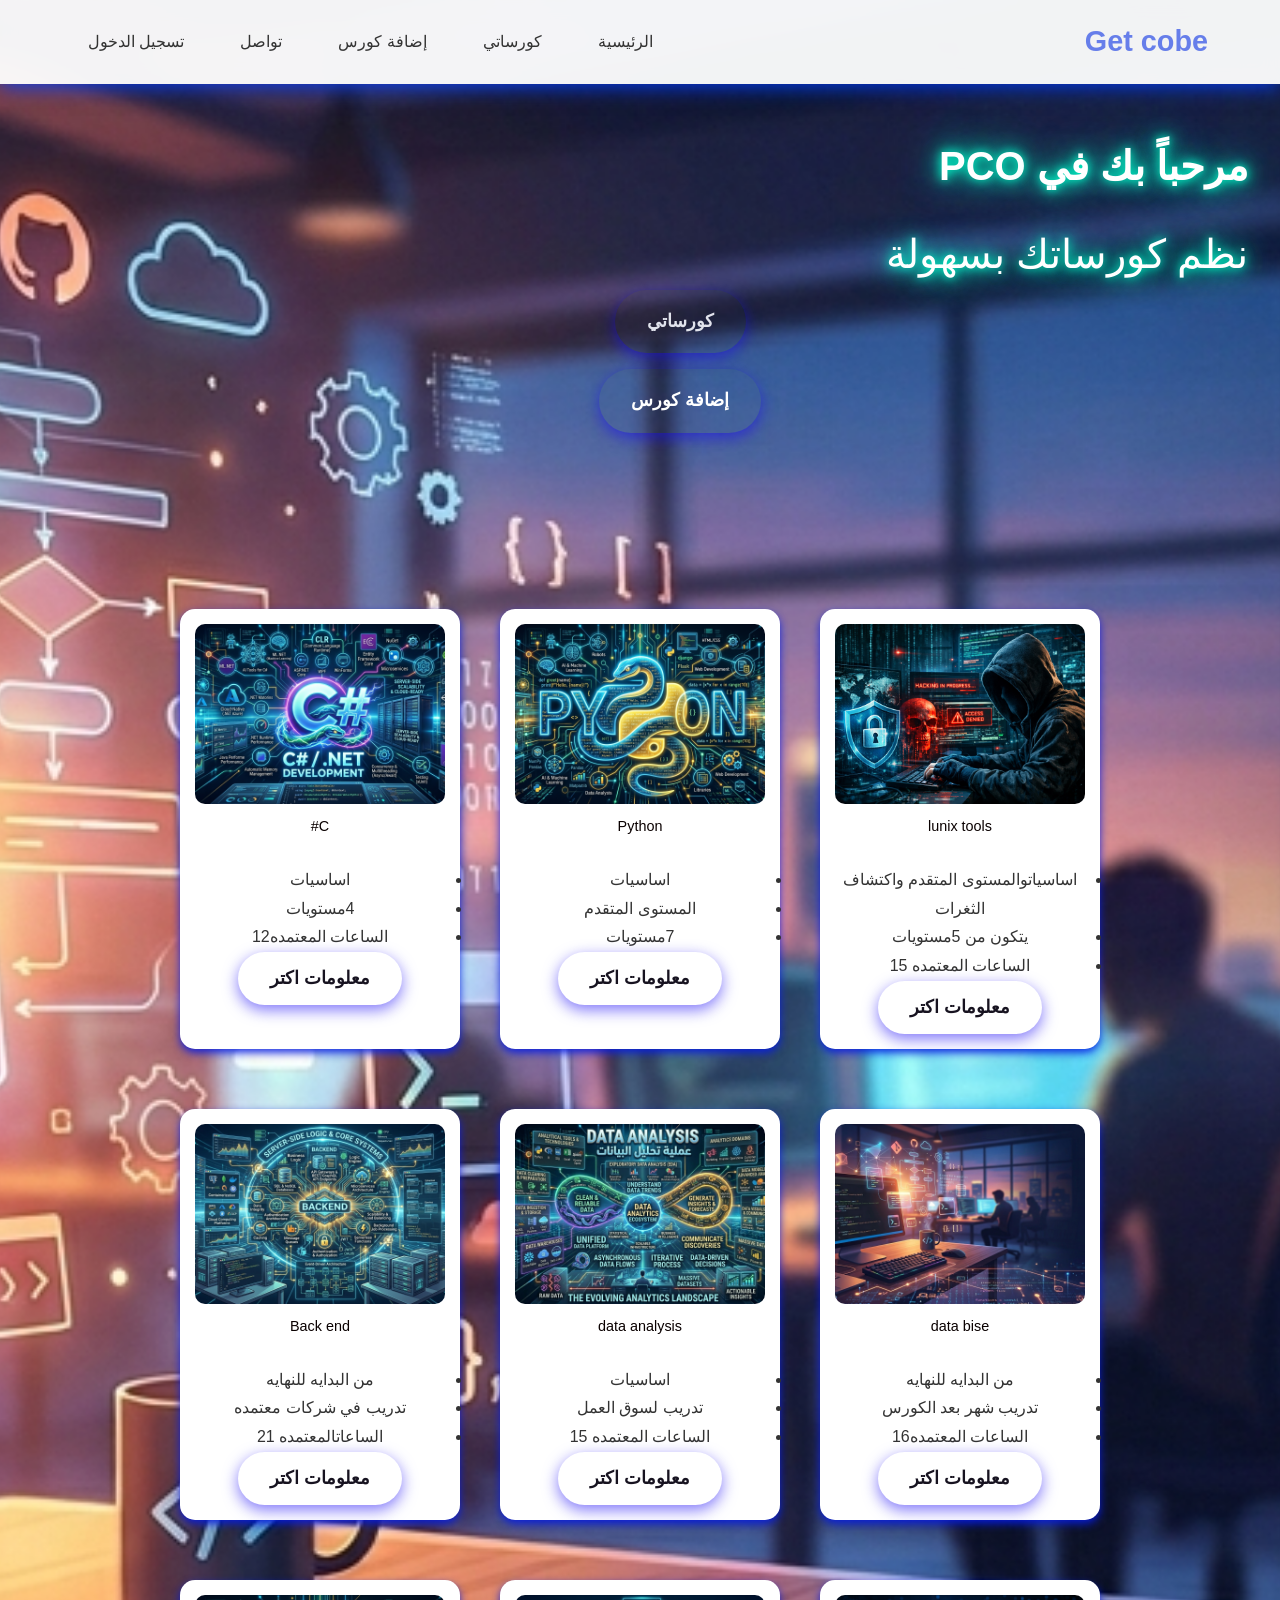
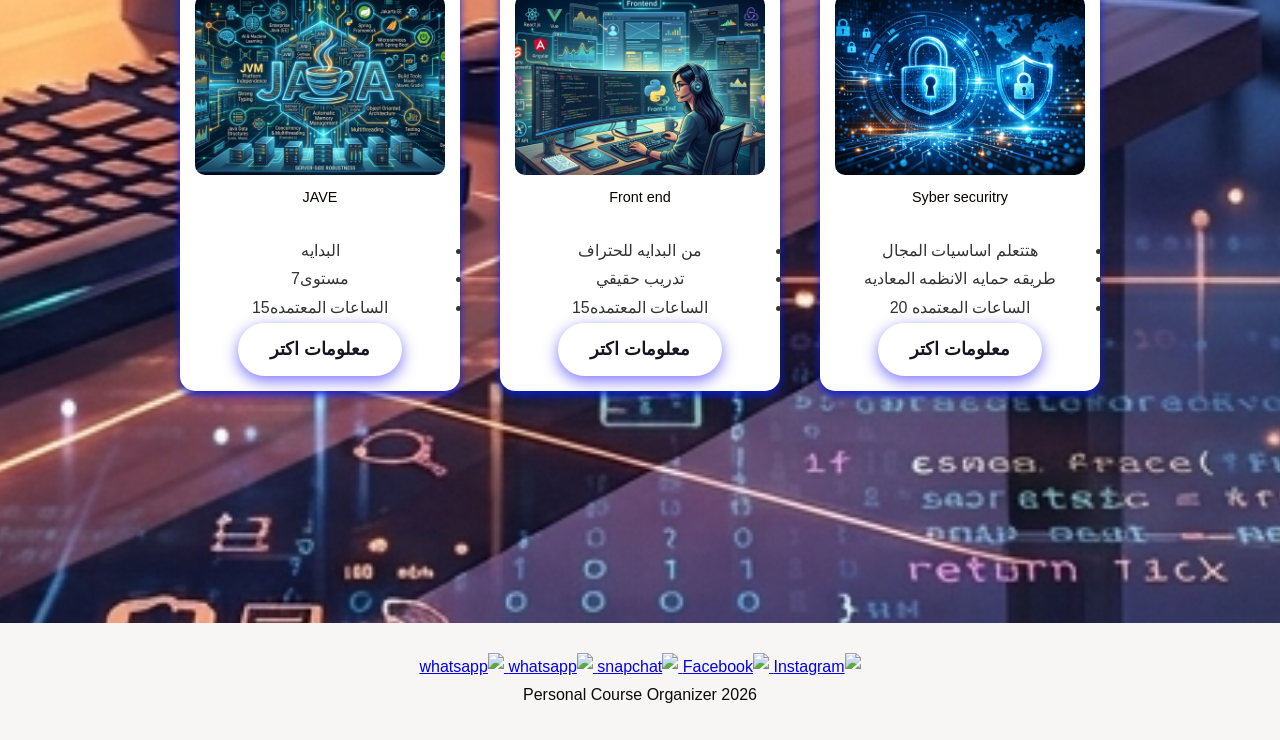
==== index.html @ ae3a61a3 "Add files via upload" ====
<!DOCTYPE html>
<html lang="ar" dir="rtl">

<head>
    <meta charset="UTF-8">
    <meta name="viewport" content="width=device-width, initial-scale=1.0">
    <title>Personal Course Organizer</title>
    <link rel="stylesheet" href="style.css">
</head>


<body>
    <header>
        <nav>
            <div class="logo">Get cobe</div>
           
            <ul>
                <li><a href="index.html">الرئيسية</a></li>
                <li><a href="my-courses.html">كورساتي</a></li>
                <li><a href="add-course.html">إضافة كورس</a></li>
                <li><a href="contact.html">تواصل</a></li>
                <li><a href="./log.html">تسجيل الدخول</a></li>

            </ul>
        </nav>
    </header>
    <main>
        <section class="hero">
            <h1>مرحباً بك في PCO</h1>
            <p>نظم كورساتك بسهولة</p>
            <div class="buttons">
                <a href="my-courses.html" class="btn">كورساتي</a>
                <a href="add-course.html" class="btn btn-secondary">إضافة كورس</a>
            </div>
        </section>
    </main>
<section class="star">
    <div class="container">
        <div class="card">
            <img src="./img/ChatGPT Image Apr 11, 2026, 11_11_59 AM.png" alt="" />
            <p>lunix tools</p>
            <ul>
                <li> اساسياتوالمستوى المتقدم واكتشاف الثغرات</li>
            
                <li> يتكون من 5مستويات</li>
            
                <li> الساعات المعتمده 15</li>
            </ul>
            <button onclick="" title="انقر هنا"> معلومات اكتر</button>
        </div>

        <div class="card">
            <img src="./img/pys.png" alt="" />
            <p>Python</p>
            <ul>
                <li> اساسيات</li>
            
                <li> المستوى المتقدم </li>
            
                <li> 7مستويات</li>
            </ul>
            <button onclick="" title="انقر هنا"> معلومات اكتر</button>
        </div>

        <div class="card">
            <img src="./img/C SHARB.png" alt="" />
            <p>C#</p>
            <ul>
                <li>اساسيات</li>
            
                <li> 4مستويات </li>
            
                <li> الساعات المعتمده12</li>
            </ul>
            <button onclick="" title="انقر هنا"> معلومات اكتر</button>
        </div>
    </div>

    <div class="container">
        <div class="card">
            <img src="./img/Gemini_Generated_Image_k5ew32k5ew32k5ew.png" alt="" />
            <p>data bise</p>
            <ul>
                <li>من البدايه للنهايه </li>
            
                <li> تدريب شهر بعد الكورس</li>
            
                <li> الساعات المعتمده16</li>
            </ul>
            <button onclick="" title="انقر هنا"> معلومات اكتر</button>
        </div>

        <div class="card">
            <img src="./img/DATA.png" alt="" />
            <p> data analysis</p>
            <ul>
                <li> اساسيات</li>
            
                <li> تدريب لسوق العمل </li>
            
                <li> الساعات المعتمده 15</li>
            </ul>
            <button onclick="" title="انقر هنا "> معلومات اكتر </button>
        </div>

        <div class="card">
            <img src="./img/Gemini_Generated_Image_aj3x4daj3x4daj3x.png" alt="" />
            <p> Back end</p>
            <ul>
                <li> من البدايه للنهايه</li>
            
                <li> تدريب في شركات معتمده</li>
            
                <li> الساعاتالمعتمده 21</li>
            </ul>
            <button onclick="" title="انقر  هنا" > معلومات اكتر</button>
        </div>
    </div>
    
        <div class="container">
            <div class="card">
                <img src="./img/صورة للسيبر سيكيورتي.png" alt="" />
                <p> Syber securitry</p>
                <ul>
                    <li> هتتعلم اساسيات المجال</li>
                
                    <li> طريقه حمايه الانظمه المعاديه</li>
                
                    <li> الساعات المعتمده 20</li>
                </ul>
                <button onclick="" title="انقرهنا"> معلومات اكتر </button>
            </div>
    
            <div class="card">
                <img src="./img/front.png" alt="" />
                <p>Front end</p>
                <ul><li> من البدايه للحتراف</li>
                
                <li> تدريب حقيقي </li>
                
                <li> الساعات المعتمده15</li></ul>
                <button onclick="" title=" انقرهنا"> معلومات اكتر</button>
            </div>
    
            <div class="card">
                <img src="./img/jave.png" alt="" />
                <p>JAVE</p>
                <ul>
                    <li> البدايه </li>
                
                    <li>  مستوى7</li>
                
                    <li> الساعات المعتمده15</li>
                </ul>
                <button onclick="" title=" انقر هنا">معلومات اكتر </button>
            </div>
        </div>
    </section>
</section>
        
    
        
<br>
<br>
<br>
<br>

<br>
<br>
<br>
    
        <footer>
            <a href="https://www.instagram.com/username/" target="_blank">
                <img src="https://img.icons8.com/?size=100&id=32309&format=png&color=000000" alt="Instagram"
                    style="width:40px; height:40px;">
            </a>
            <a href="https://www.facebook.com/username" target="_blank">
                <img src="https://img.icons8.com/?size=100&id=118467&format=png&color=000000" alt="Facebook"
                    style="width:40px; height:40px;">
            </a>
            <a href="https://www.snapchat.com/ar" target="_blank">
                <img src="https://img.icons8.com/ios-filled/50/000000/snapchat.png" alt="snapchat"
                    style=" width:40px ; height:40px ;">
            </a>
            <a href="https://www.linkedin.com/login/ar" target="_blank">
                <img src="https://img.icons8.com/?size=100&id=8808&format=png&color=000000" alt="whatsapp"
                    style=" width:40px ; height:40px ;">
            </a>
            <a href="https://web.whatsapp.com/" target="_blank">
                <img src="https://img.icons8.com/?size=100&id=sWf0uqytq2d8&format=png&color=000000" alt="whatsapp"
                    style=" width:40px ; height:40px ;">
            </a>
        
        
            <p> 2026 Personal Course Organizer</p>
        </footer>
    
</body>

</html>
---- style.css ----
* {
    margin: 0;
    padding: 0;
    box-sizing: border-box;
}

body {
    font-family: 'Segoe UI', Tahoma, sans-serif;
    line-height: 1.8;
    color: #333;
    background-image: url("./img/Gemini_Generated_Image_k5ew32k5ew32k5ew.png");
    background-size: cover;
    background-position: center;
    background-repeat: no-repeat;
    min-height: 100vh;
}

header {
    background: rgba(255, 255, 255, 0.95);
    -webkit-backdrop-filter: blur(10px);
    /* ضروري لأجهزة الآيفون */
    backdrop-filter: blur(10px);
    box-shadow: 0 2px 20px rgba(3, 60, 248, 0.984);

    position: -webkit-sticky;
    /* ضروري لمتصفحات سفاري القديمة */
    position: sticky;
    top: 0;
    z-index: 100;
    width: 100%;
    /* لضمان أخذ العرض بالكامل وعدم الانكماش */
}

nav {
    max-width: 1200px;
    margin: 0 auto;
    padding: 1rem 2rem;
    display: flex;
    justify-content: space-between;
    align-items: center;
}

.logo {
    font-size: 1.8rem;
    font-weight: bold;
    color: #667eea;
}

nav ul {
    display: flex;
    list-style: none;
    gap: 1.5rem;
    justify-content: center;
    flex-wrap: nowrap;
}

nav ul li {
    display: inline-block;
}

nav a {
    text-decoration: none;
    color: #333;
    font-weight: 500;
    padding: 0.5rem 1rem;
    border-radius: 25px;
    transition: all 0.3s ease;
}

nav a:hover,
nav a.active {
    background: #732134;
    color: rgb(205, 51, 51);
    transform: translateY(-2px);
}

/* موبايل */
@media (max-width: 768px) {
    nav {
        flex-direction: column;
        align-items: center;
        gap: 10px;
        padding: 1rem;
        /* تقليل الحواف الجانبية في الموبايل */
    }

    nav ul {
        display: flex;
        flex-direction: row;
        justify-content: center;
        background: transparent;
        position: static;
        padding: 0;
        box-shadow: none;

        width: 100%;
        overflow-x: auto;
        /* يسمح بالتمرير الجانبي إذا كانت الروابط كثيرة */
        -webkit-overflow-scrolling: touch;
        /* تمرير ناعم في الآيفون */
        white-space: nowrap;
        /* يمنع نزول النص لسطر جديد */
    }
}

nav ul.show {
    display: flex;
}

    nav ul.show {
        display: flex;
    }


main {
    max-width: 1200px;
    margin: 0 auto;
    padding: 2rem;
    /* يخلي العنصر يطلع فوق */
    position: relative;
    top: -50px;
    /* غيّر الرقم حسب المسافة اللي عايزها */
    /* يخليه أقصى اليمين */
    margin-left: auto;
    margin-right: 0;
}

h1 {
    text-align: right;
    color: rgb(9, 64, 132);
    margin-bottom: 1rem;
    font-size: 2.5rem;
}


.hero {
    text-align: right;
    padding: 4rem 0;
}

.hero h1 {
    font-size: 40px;
    color: #fff;
    text-shadow: 0 0 10px #00ffcc, 0 0 20px #00ffcc, 0 0 40px #00ffcc;
}

.hero p {
    font-size: 40px;
    color: #fff;
    text-shadow: 0 0 10px #00ffcc, 0 0 20px #00ffcc, 0 0 40px #00ffcc;
}
.buttons {
    display: flex;
    gap: 1rem;
    justify-content: right;
    flex-wrap: wrap;
}

.btn {
    background: transparent;
    color: #e1e3ec;
    padding: 1rem 2rem;
    border: none;
    border-radius: 50px;
    font-size: 1.1rem;
    font-weight: bold;
    text-decoration: none;
    transition: all 0.3s ease;
    box-shadow: 0 5px 15px rgba(24, 8, 244, 0.548);
}

.btn:hover {
    background: white;
    color: #667eea;
    transform: translateY(-5px);
    box-shadow: 0 10px 25px rgba(0, 0, 0, 0.3);
}

.btn-secondary {
    background: transparent;
    color: white;
    border: none;
    box-shadow: #0051ff;
}

.btn-secondary:hover {
    background: white;
    color: #667eea;
}

.container {
    display: flex;
    flex-wrap: wrap;
    justify-content: center;
    padding: 20px;
    gap: 20px;
}

.card {
    background-color: white;
    border-radius: 15px;
    border-color: #01040f;
    padding: 15px;
    margin: 10px;
    box-shadow: 0 4px 8px rgba(7, 29, 224, 0.906);
    text-align: center;
    width: 280px;
    box-sizing: border-box;
    /* للتأكد من أن الحشو لا يزيد العرض */
    /* تأثير انتقالي سلس لتأثيرات المرور */
    transition: transform 0.3s ease, box-shadow 0.3s ease;
    /* أنيميشن الظهور الأولي */
    animation: fadeInScale 0.5s ease-out;
}

/* تأثير التكبير وزيادة الظل عند المرور */
.card:hover {
    transform: translateY(-5px);
    /* رفع البطاقة قليلاً */
    box-shadow: 0 8px 16px rgba(0, 0, 0, 0.2);
}

.card img {
    width: 100%;
    height: 180px;
    object-fit: cover;
    border-radius: 10px;
}

.card h3 {
    margin: 10px 0 5px 0;
    color: var(--text-dark);
}

.card p {
    margin: 0;
    color: #0a0101;
    font-size: 0.9em;
    height: 3.6em;
    /* ارتفاع محدد لوصف الدورة */
    overflow: hidden;
}

.card button {
    background: transparent;
        color: #171320;
        padding: 1rem 2rem;
        border: none;
        border-radius: 50px;
        font-size: 1.1rem;
        font-weight: bold;
        text-decoration: none;
        transition: all 0.3s ease;
        box-shadow: 0 5px 15px rgba(24, 8, 244, 0.548);
    /* تأثير انتقالي سلس لتغيير اللون */
    transition: background-color 0.5s ease; 
}

/* تأثير تغيير اللون عند المرور على الزر */
.card button:hover {
    color: #c6c1ec;
        background-color: rgb(37, 18, 45);
        transform: translateY(-8px) scale(1.1);
        box-shadow: 0 10px 20px rgba(9, 12, 215, 0.3);
}

/* تعريف أنيميشن الظهور */
@keyframes fadeInScale {
    from {
        opacity: 0;
        transform: scale(0.9);
    }

    to {
        opacity: 1;
        transform: scale(1);
    }
}



table {
    width: 100%;
    background-color: #01040f;
    border-radius: 15px;
    overflow: hidden;
    box-shadow: 0 10px 30px rgba(239, 11, 11, 0.2);
    margin-top: 2rem;
}

thead {
    background: #667eea;
    color: white;
}

th,
td {
    color: #00ffcc;
    padding: 1.2rem;
    text-align: center;
}

td:hover {
    color: #732134;
}

tbody tr {
    transition: all 0.3s ease;
}

tbody tr:hover {
    background: #f8f9ff;
    transform: scale(1.02);
}

.sds {
    background: white;
    padding: 2rem;
    border-radius: 15px;
    box-shadow: 0 10px 30px rgb(11, 22, 239);
    max-width: 600px;
    margin: 2rem auto;
    direction: ltr;
    text-align: left;
}

input,
textarea {
    width: 100%;
    padding: 1rem;
    margin-bottom: 1rem;
    border: 2px solid #1a424f;
    border-radius: 10px;
    font-size: 1rem;
    transition: border 0.3s ease;
}

input:focus,
textarea:focus {
    outline: none;
    border-color: #0a30d7;
}

button[type="submit"] {
    width: 100%;
    background: #667eea;
    color: white;
    border: 2px solid rgb(40, 55, 132);
    padding: 1.2rem;
    font-size: 1.2rem;
    border-radius: 10px;
    cursor: pointer;
    transition: all 0.3s ease;
}

button[type="submit"]:hover {
    background: #805ad8;
    transform: translateY(-2px);
}

footer {
    background: #f8f5f5;
    text-align: center;
    padding: 30px 20px;
    color: #0b0b0b;
    box-shadow: #0051ff;
}

/* الايقونات */
.social-icons {
    margin-bottom: 15px;
}

.social-icons a {
    margin: 0 10px;
    display: inline-block;
    transition: 0.3s;
}

.social-icons img {
    width: 40px;
    height: 40px;
    transition: 0.3s;
}

/* Hover Effect */
.social-icons a:hover img {
    transform: scale(1.2);
}

/* النص */
.footer p {
    font-size: 14px;
    color: #201a1a;
}

@media (max-width: 768px) {

    /* تجعل اللوجو والقائمة فوق بعض بدلاً من جنب بعض */
    nav {
        flex-direction: column;
        gap: 15px;
    }

    /* تضمن ظهور القائمة وجعلها قابلة للتمرير يميناً ويساراً إذا كانت طويلة */
    nav ul {
        display: flex;
        flex-wrap: nowrap;
        overflow-x: auto;
        width: 100%;
        justify-content: flex-start;
        padding-bottom: 10px;
        -webkit-overflow-scrolling: touch;
    }

    nav ul li {
        margin: 0 5px;
    }

    /* تصغير حجم نصوص الترحيب لتناسب شاشة الموبايل */
    .hero h1 {
        font-size: 28px;
    }

    .hero p {
        font-size: 20px;
    }

    /* إلغاء الإزاحة العلوية السالبة حتى لا يختفي الكلام تحت الهيدر */
    main {
        top: 0;
    }
}

    .buttons {
        flex-direction: column;
        align-items: center;
    }

    th,
    td {
        padding: 0.8rem 0.4rem;
        font-size: 0.9rem;
    }

    h1 {
        font-size: 2rem;
    }
}
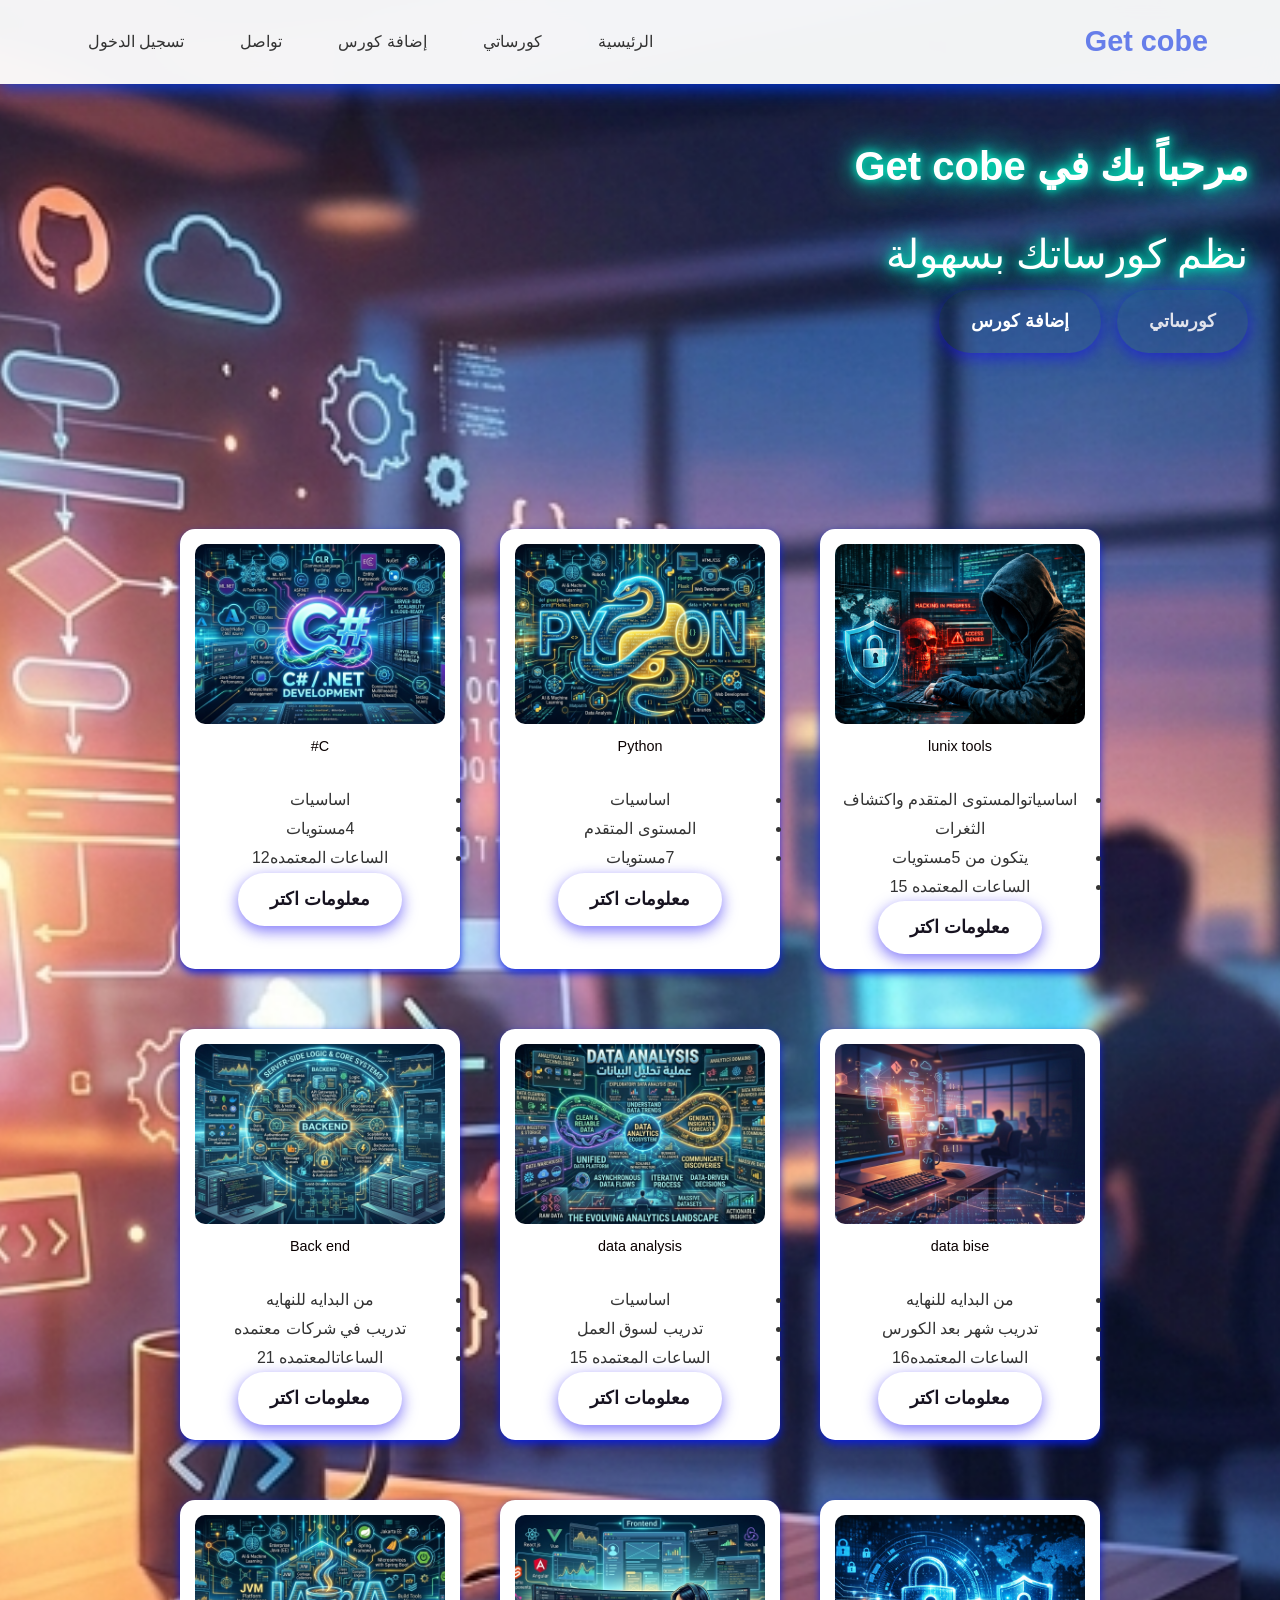
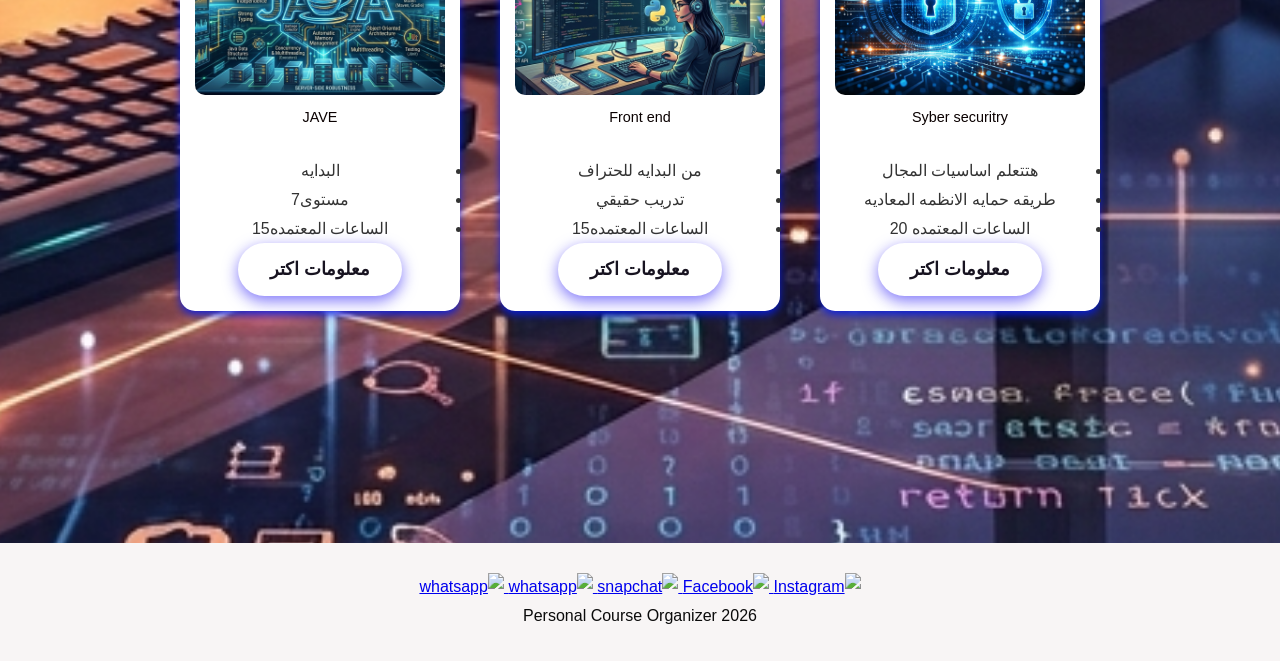
==== commit b5c7f039: "Update index.html" ====
--- a/index.html
+++ b/index.html
@@ -26,7 +26,7 @@
     </header>
     <main>
         <section class="hero">
-            <h1>مرحباً بك في PCO</h1>
+            <h1>مرحباً بك في Get cobe</h1>
             <p>نظم كورساتك بسهولة</p>
             <div class="buttons">
                 <a href="my-courses.html" class="btn">كورساتي</a>
@@ -197,4 +197,4 @@
     
 </body>
 
-</html>+</html>
--- a/style.css
+++ b/style.css
@@ -278,7 +278,6 @@
 }
 
 
-
 table {
     width: 100%;
     background-color: #01040f;
@@ -432,10 +431,12 @@
     }
 }
 
-    .buttons {
-        flex-direction: column;
-        align-items: center;
-    }
+/* تعديل الميديا كويري للموبايل */
+@media (max-width: 768px) {
+    .hero {
+        text-align: right; /* التأكد من محاذاة النص لليمين */
+    }
+}
 
     th,
     td {
@@ -447,3 +448,4 @@
         font-size: 2rem;
     }
 }
+
